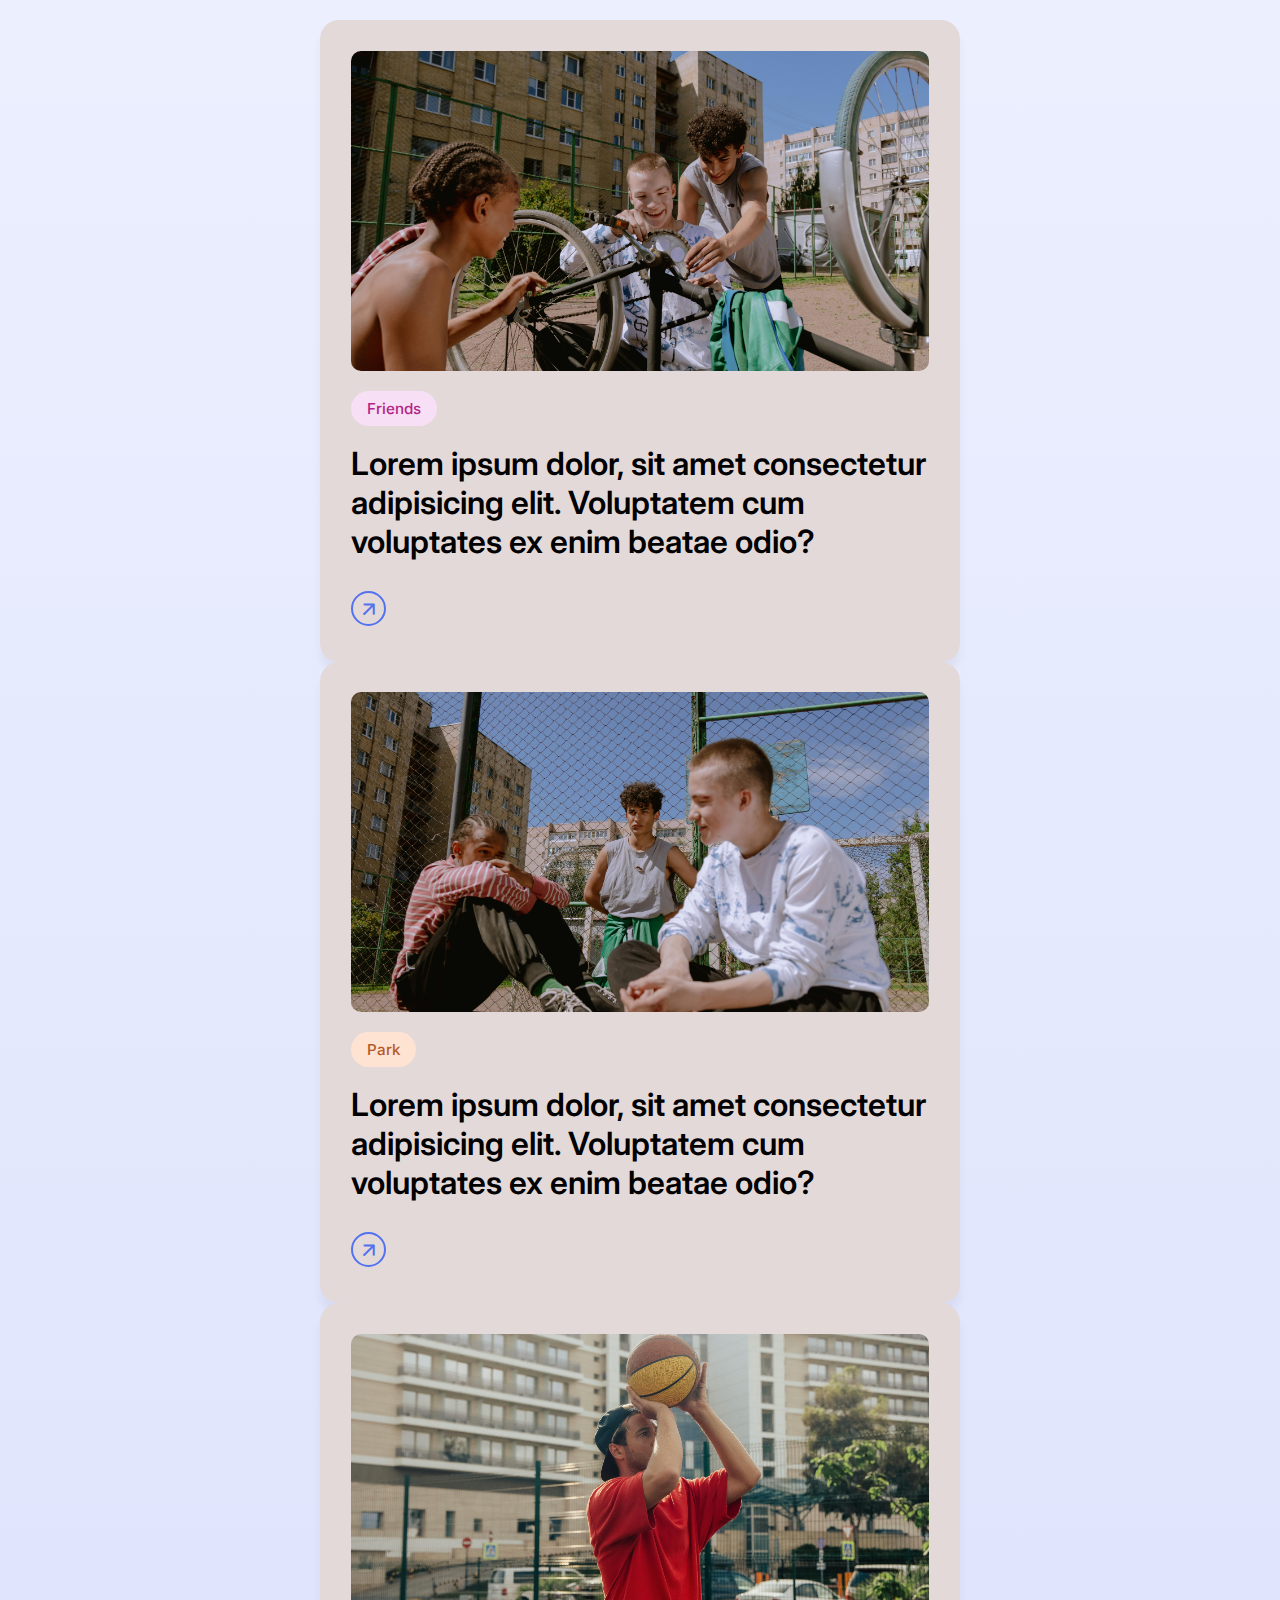
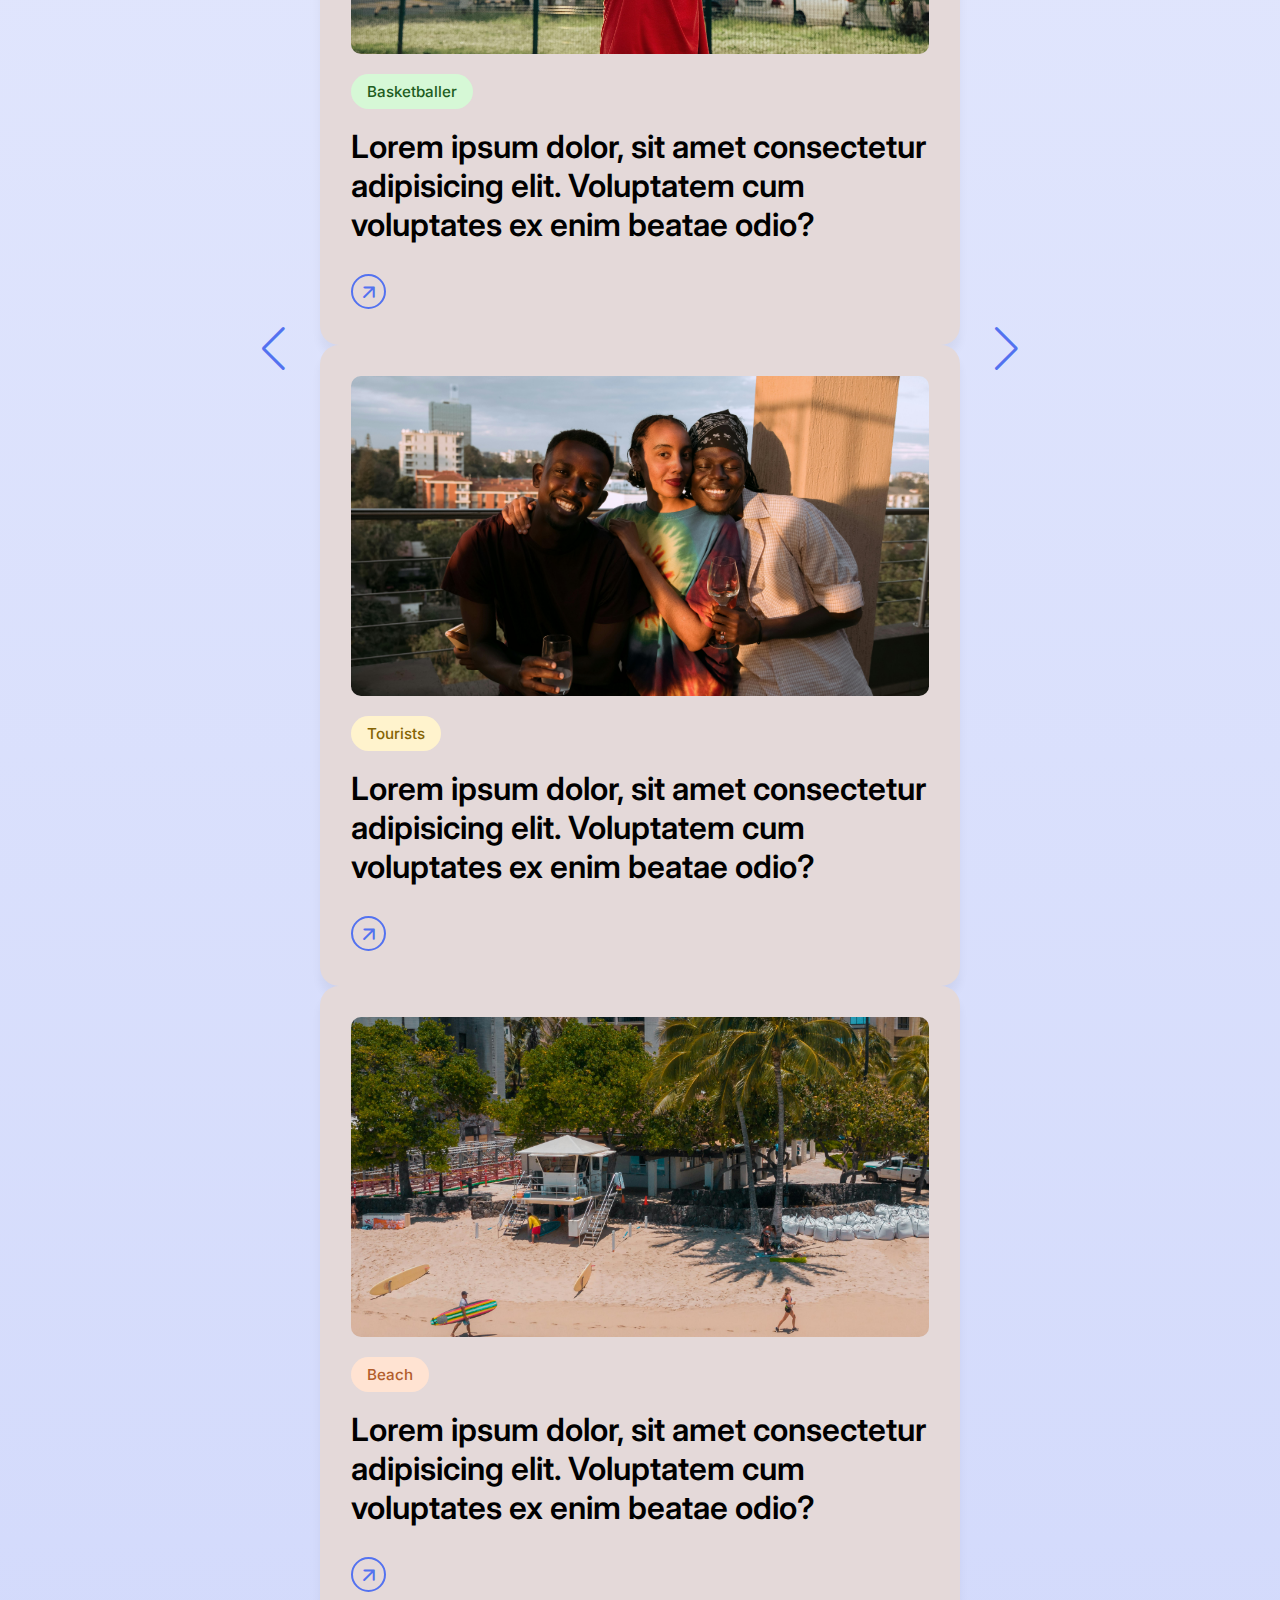
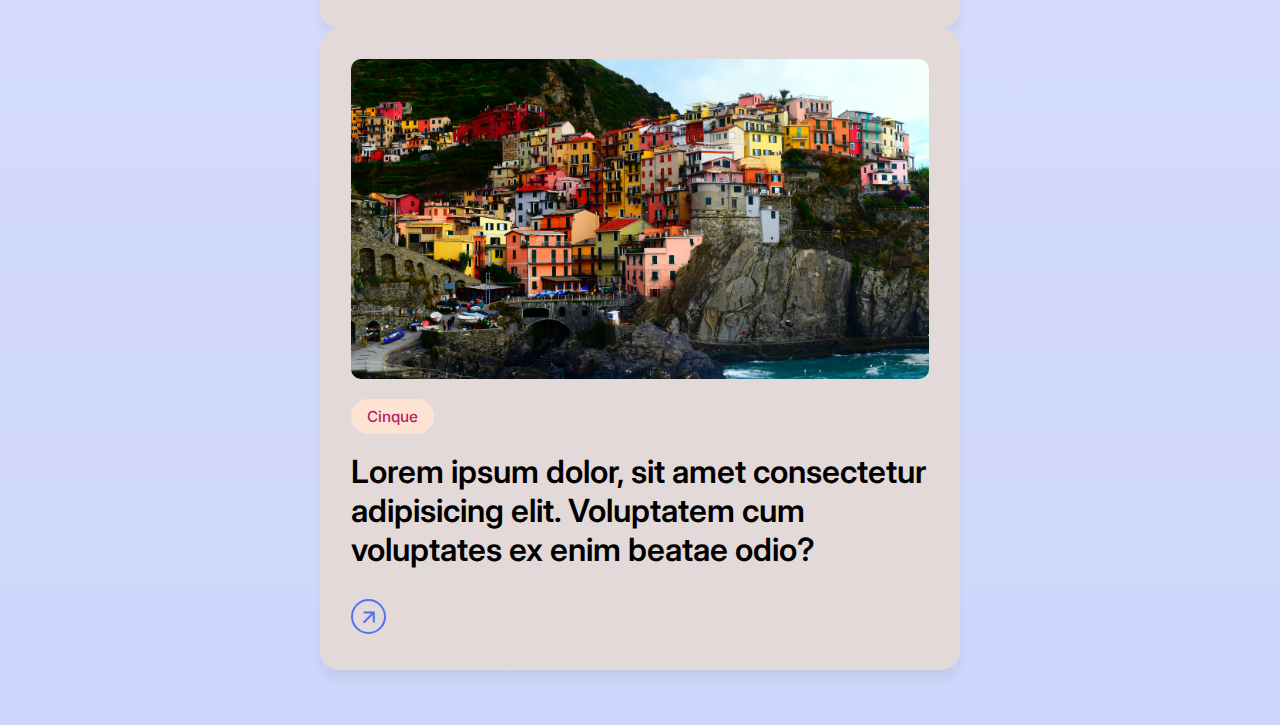
==== index.html @ 8f147369 "first commit" ====
<!doctype html>
<html lang="en">
  <head>
    <meta charset="UTF-8" />
    <meta name="viewport" content="width=device-width, initial-scale=1.0" />
    <!-- Linking Google f  onts for icons -->
    <link
      rel="stylesheet"
      href="https://fonts.googleapis.com/css2?family=Material+Symbols+Rounded:opsz,wght,FILL,GRAD@24,500,0,0"
    />
    <!-- Linking SwiperJS CSS -->
    <link
      rel="stylesheet"
      href="https://cdn.jsdelivr.net/npm/swiper@11/swiper-bundle.min.css"
    />
    <title>Image Slider</title>
    <link rel="stylesheet" href="style.css" />
  </head>
  <body>
    <div class="container swiper">
      <div class="card-wrapper">
        <ul class="card-list">
          <li class="card-item swiper-slide">
            <a href="#" class="card-link">
              <img
                src="Assets/carousel-img1.jpg"
                alt="Card Image"
                class="card-image"
              />
              <p class="badge friends">Friends</p>
              <h2 class="card-title">
                Lorem ipsum dolor, sit amet consectetur adipisicing elit.
                Voluptatem cum voluptates ex enim beatae odio?
              </h2>
              <button class="card-button material-symbols-rounded">
                arrow_forward
              </button>
            </a>
          </li>
          <li class="card-item swiper-slide">
            <a href="#" class="card-link">
              <img
                src="Assets/carousel-img2.jpg"
                alt="Card Image"
                class="card-image"
              />
              <p class="badge park">Park</p>
              <h2 class="card-title">
                Lorem ipsum dolor, sit amet consectetur adipisicing elit.
                Voluptatem cum voluptates ex enim beatae odio?
              </h2>
              <button class="card-button material-symbols-rounded">
                arrow_forward
              </button>
            </a>
          </li>
          <li class="card-item swiper-slide">
            <a href="#" class="card-link">
              <img
                src="Assets/carousel-img3.jpg"
                alt="Card Image"
                class="card-image"
              />
              <p class="badge basketballer">Basketballer</p>
              <h2 class="card-title">
                Lorem ipsum dolor, sit amet consectetur adipisicing elit.
                Voluptatem cum voluptates ex enim beatae odio?
              </h2>
              <button class="card-button material-symbols-rounded">
                arrow_forward
              </button>
            </a>
          </li>
          <li class="card-item swiper-slide">
            <a href="#" class="card-link">
              <img
                src="Assets/carousel-img4.jpg"
                alt="Card Image"
                class="card-image"
              />
              <p class="badge tourists">Tourists</p>
              <h2 class="card-title">
                Lorem ipsum dolor, sit amet consectetur adipisicing elit.
                Voluptatem cum voluptates ex enim beatae odio?
              </h2>
              <button class="card-button material-symbols-rounded">
                arrow_forward
              </button>
            </a>
          </li>
          <li class="card-item swiper-slide">
            <a href="#" class="card-link">
              <img
                src="Assets/carousel-img5.jpg"
                alt="Card Image"
                class="card-image"
              />
              <p class="badge beach">Beach</p>
              <h2 class="card-title">
                Lorem ipsum dolor, sit amet consectetur adipisicing elit.
                Voluptatem cum voluptates ex enim beatae odio?
              </h2>
              <button class="card-button material-symbols-rounded">
                arrow_forward
              </button>
            </a>
          </li>
          <li class="card-item swiper-slide">
            <a href="#" class="card-link">
              <img
                src="Assets/carousel-img6.jpg"
                alt="Card Image"
                class="card-image"
              />
              <p class="badge cinque">Cinque</p>
              <h2 class="card-title">
                Lorem ipsum dolor, sit amet consectetur adipisicing elit.
                Voluptatem cum voluptates ex enim beatae odio?
              </h2>
              <button class="card-button material-symbols-rounded">
                arrow_forward
              </button>
            </a>
          </li>
        </ul>

        <div class="swiper-pagination"></div>
        <div class="swiper-slide-button swiper-button-prev"></div>
        <div class="swiper-slide-button swiper-button-next"></div>
      </div>
    </div>
    <!-- Linking SwiperJS script -->
    <script src="https://cdn.jsdelivr.net/npm/swiper@11/swiper-bundle.min.js"></script>
    <!-- Linking Custom Script -->
    <script src="script.js"></script>
  </body>
</html>
---- style.css ----
@import url("https://fonts.googleapis.com/css2?family=Inter:opsz,wght@14..32,100..900&display=swap");

* {
  margin: 0;
  padding: 0;
  box-sizing: border-box;
  font-family: "Inter", sans-serif;
}

.card-image {
  height: 20rem;
  text-align: center;
  width: 40rem;
}

body {
  display: flex;
  align-items: center;
  justify-content: center;
  min-height: 100vh;
  background: linear-gradient(#eceffe, #ced6fb);
}
.card-wrapper {
  max-width: 1100px;
  margin: 0 60px 35px;
  padding: 20px 10px;
  overflow: hidden;
}

.card-list .card-item {
  list-style: none;
}

.card-list .card-item .card-link {
  width: 40rem;
  display: block;
  background: #e4d9d9;
  padding: 1.8rem;
  border-radius: 1.2rem;
  text-decoration: none;
  border: 2px solid transparent;
  box-shadow: 0 10px 10px rgba(0, 0, 0, 0.05);
  transition: 0.2s ease;
}

.card-list .card-item .card-link:active {
  cursor: grabbing;
}

.card-list .card-link .card-image {
  width: 100%;
  aspect-ratio: 16 / 9;
  object-fit: cover;
  border-radius: 10px;
}

.card-list .card-item .badge {
  color: #5372f0;
  padding: 8px 16px;
  font-size: 0.95rem;
  font-weight: 500;
  margin: 16px 0 18px;
  background: #dde4ff;
  width: fit-content;
  border-radius: 50px;
}

.card-list .card-item .badge.friends {
  color: #b22485;
  background: #f7dff5;
}
.card-list .card-item .badge.park {
  color: #b25a2b;
  background: #ffe3d2;
}
.card-list .card-item .badge.basketballer {
  color: #205c20;
  background: #d6f8d6;
}
.card-list .card-item .badge.tourists {
  color: #856404;
  background: #fff3cd;
}
.card-list .card-item .badge.beach {
  color: #b25d2b;
  background: #ffe3d2;
}
.card-list .card-item .badge.cinque {
  color: #b22462;
  background: #ffe3d2;
}

.card-list .card-link .card-title {
  font-size: 2rem;
  color: #000;
  font-weight: 600;
}

.card-list .card-link .card-button {
  height: 35px;
  width: 35px;
  color: #5372f0;
  border-radius: 50%;
  margin: 30px 0 5px;
  background: none;
  cursor: pointer;
  border: 2px solid #5372f0;
  transform: rotate(-45deg);
  transition: 0.4s ease;
}

.card-list .card-link:hover .card-button {
  color: #fff;
  background: #5372f0;
}
.card-wrapper .swiper-pagination-bullet {
  opacity: 1;
}
.card-wrapper .swiper-slide-button {
  color: #5372f0;
  margin-top: -35px;
}
@media screen and (max-width: 750px) {
  .card-wrapper {
    margin: 0 10px 25px;
  }
  .card-wrapper .swiper-slide-button {
    display: none;
  }
}
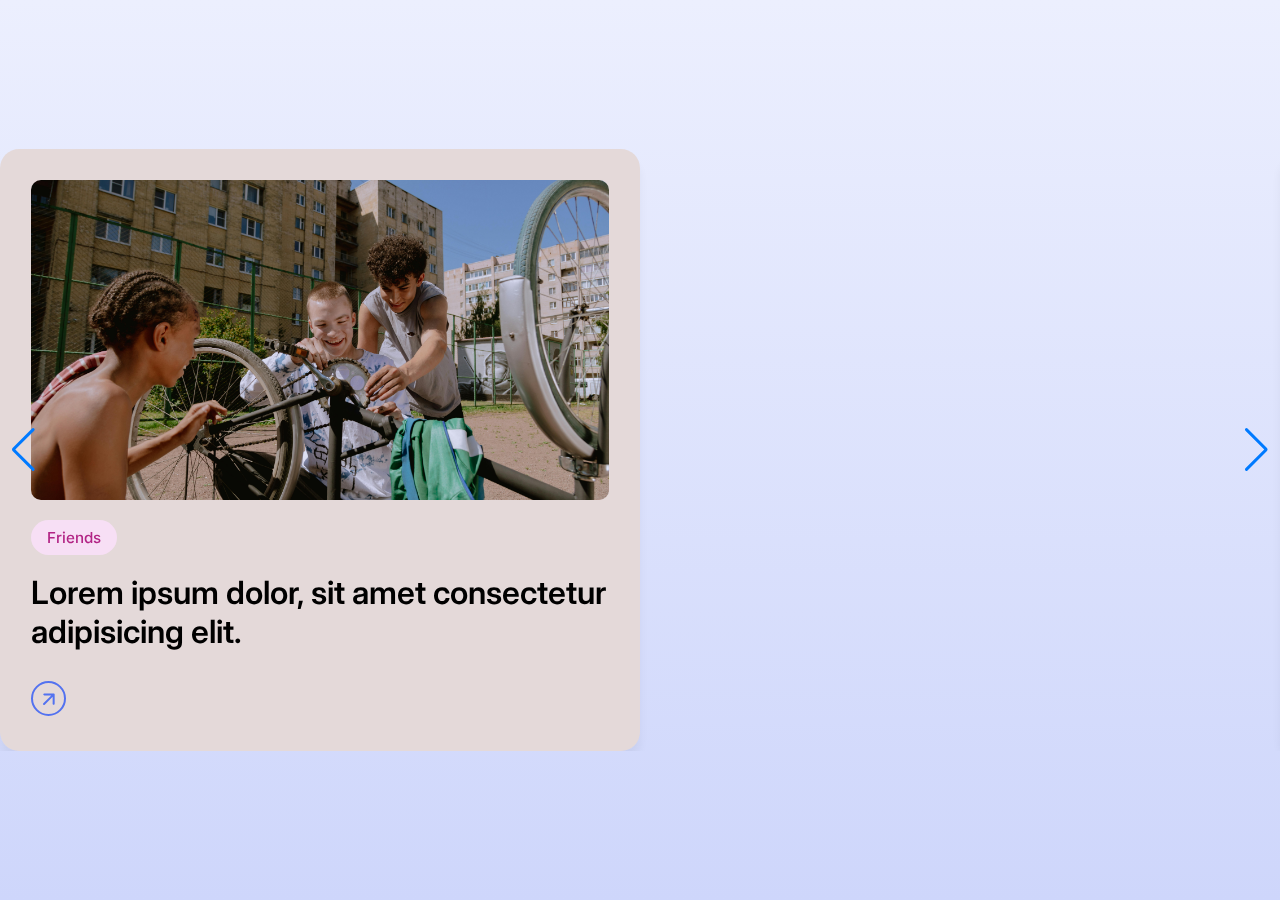
==== commit 6f43d1e9: "updating the Swipers to function correctly" ====
--- a/index.html
+++ b/index.html
@@ -3,7 +3,7 @@
   <head>
     <meta charset="UTF-8" />
     <meta name="viewport" content="width=device-width, initial-scale=1.0" />
-    <!-- Linking Google f  onts for icons -->
+    <!-- Linking Google fonts for icons -->
     <link
       rel="stylesheet"
       href="https://fonts.googleapis.com/css2?family=Material+Symbols+Rounded:opsz,wght,FILL,GRAD@24,500,0,0"
@@ -18,19 +18,18 @@
   </head>
   <body>
     <div class="container swiper">
-      <div class="card-wrapper">
-        <ul class="card-list">
+      <div class="slider-wrapper">
+        <ul class="card-list swiper-wrapper">
           <li class="card-item swiper-slide">
             <a href="#" class="card-link">
               <img
                 src="Assets/carousel-img1.jpg"
-                alt="Card Image"
+                alt="Friends"
                 class="card-image"
               />
               <p class="badge friends">Friends</p>
               <h2 class="card-title">
                 Lorem ipsum dolor, sit amet consectetur adipisicing elit.
-                Voluptatem cum voluptates ex enim beatae odio?
               </h2>
               <button class="card-button material-symbols-rounded">
                 arrow_forward
@@ -41,13 +40,12 @@
             <a href="#" class="card-link">
               <img
                 src="Assets/carousel-img2.jpg"
-                alt="Card Image"
+                alt="Park"
                 class="card-image"
               />
               <p class="badge park">Park</p>
               <h2 class="card-title">
                 Lorem ipsum dolor, sit amet consectetur adipisicing elit.
-                Voluptatem cum voluptates ex enim beatae odio?
               </h2>
               <button class="card-button material-symbols-rounded">
                 arrow_forward
@@ -58,13 +56,12 @@
             <a href="#" class="card-link">
               <img
                 src="Assets/carousel-img3.jpg"
-                alt="Card Image"
+                alt="Basketballer"
                 class="card-image"
               />
               <p class="badge basketballer">Basketballer</p>
               <h2 class="card-title">
                 Lorem ipsum dolor, sit amet consectetur adipisicing elit.
-                Voluptatem cum voluptates ex enim beatae odio?
               </h2>
               <button class="card-button material-symbols-rounded">
                 arrow_forward
@@ -75,13 +72,12 @@
             <a href="#" class="card-link">
               <img
                 src="Assets/carousel-img4.jpg"
-                alt="Card Image"
+                alt="Tourists"
                 class="card-image"
               />
               <p class="badge tourists">Tourists</p>
               <h2 class="card-title">
                 Lorem ipsum dolor, sit amet consectetur adipisicing elit.
-                Voluptatem cum voluptates ex enim beatae odio?
               </h2>
               <button class="card-button material-symbols-rounded">
                 arrow_forward
@@ -92,13 +88,12 @@
             <a href="#" class="card-link">
               <img
                 src="Assets/carousel-img5.jpg"
-                alt="Card Image"
+                alt="Beach"
                 class="card-image"
               />
               <p class="badge beach">Beach</p>
               <h2 class="card-title">
                 Lorem ipsum dolor, sit amet consectetur adipisicing elit.
-                Voluptatem cum voluptates ex enim beatae odio?
               </h2>
               <button class="card-button material-symbols-rounded">
                 arrow_forward
@@ -109,13 +104,12 @@
             <a href="#" class="card-link">
               <img
                 src="Assets/carousel-img6.jpg"
-                alt="Card Image"
+                alt="Cinque"
                 class="card-image"
               />
               <p class="badge cinque">Cinque</p>
               <h2 class="card-title">
                 Lorem ipsum dolor, sit amet consectetur adipisicing elit.
-                Voluptatem cum voluptates ex enim beatae odio?
               </h2>
               <button class="card-button material-symbols-rounded">
                 arrow_forward
@@ -124,9 +118,15 @@
           </li>
         </ul>
 
+        <!-- Swiper pagination -->
         <div class="swiper-pagination"></div>
-        <div class="swiper-slide-button swiper-button-prev"></div>
-        <div class="swiper-slide-button swiper-button-next"></div>
+
+        <!-- Swiper navigation buttons -->
+        <div class="swiper-button-prev"></div>
+        <div class="swiper-button-next"></div>
+
+        <!-- Optional Swiper scrollbar -->
+        <div class="swiper-scrollbar"></div>
       </div>
     </div>
     <!-- Linking SwiperJS script -->
